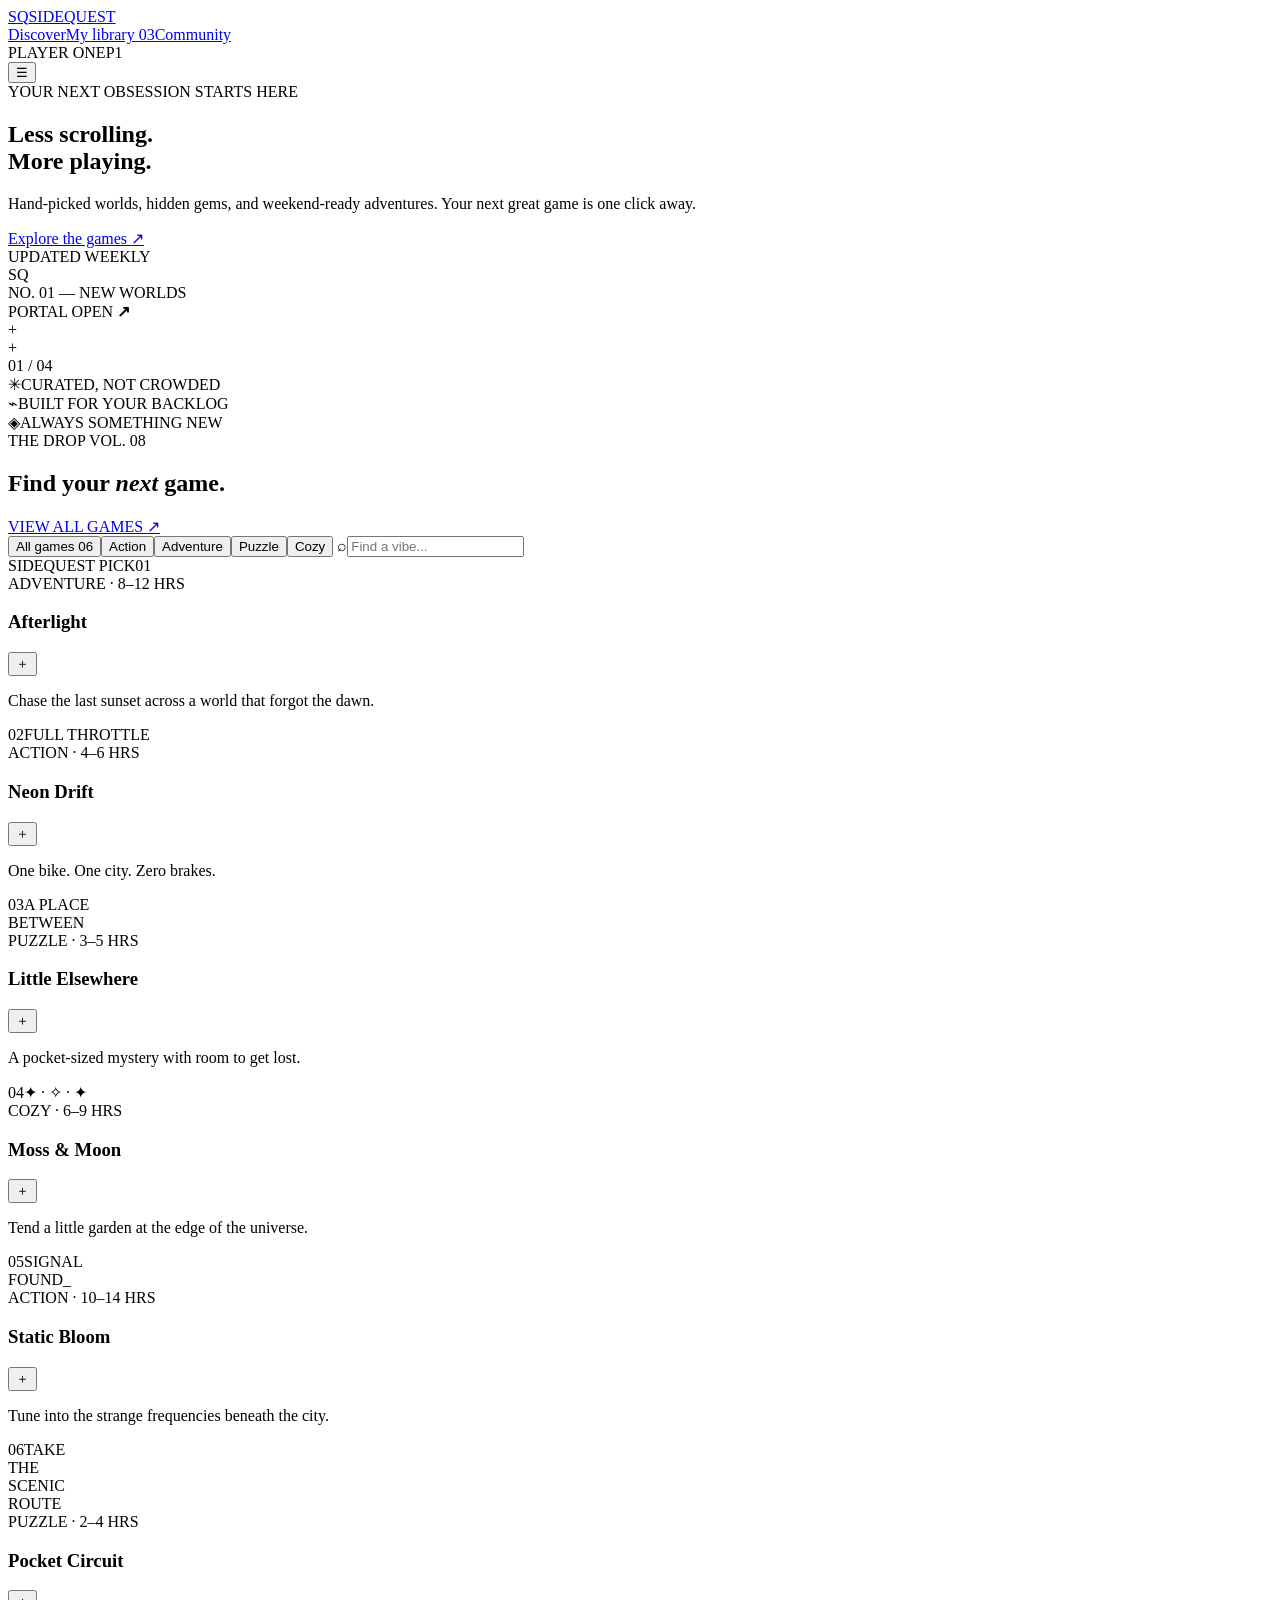
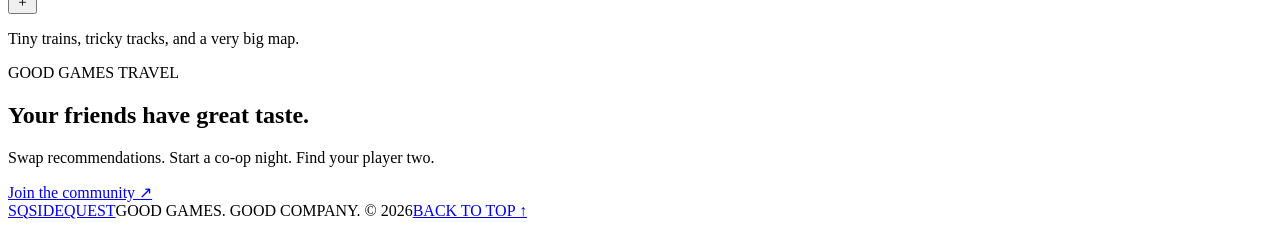
==== index.html @ 84199eb5 "Add index.html" ====
<!doctype html>
<html lang="en">
<head>
  <meta charset="utf-8">
  <meta name="viewport" content="width=device-width, initial-scale=1">
  <meta name="theme-color" content="#101014">
  <meta name="description" content="Queue up. Discover your next favorite game on SideQuest." />
  <title>SideQuest — Find your next game</title>
  <link rel="preconnect" href="https://fonts.googleapis.com">
  <link rel="preconnect" href="https://fonts.gstatic.com" crossorigin>
  <link href="https://fonts.googleapis.com/css2?family=DM+Mono:wght@400;500&family=Space+Grotesk:wght@400;500;600;700&display=swap" rel="stylesheet">
  <link rel="stylesheet" href="style.css">
</head>
<body>
  <div class="page-shell">
    <header class="topbar">
      <a class="brand" href="#home" aria-label="SideQuest home"><span class="brand-mark">S<span>Q</span></span><span>SIDEQUEST</span></a>
      <nav class="main-nav" aria-label="Main navigation">
        <a class="active" href="#discover">Discover</a><a href="#library">My library <span class="nav-count">03</span></a><a href="#community">Community</a>
      </nav>
      <div class="profile"><span class="status-dot"></span><span class="profile-name">PLAYER ONE</span><span class="avatar">P1</span></div>
      <button class="menu-toggle" aria-label="Open navigation" aria-expanded="false">☰</button>
    </header>

    <main id="home">
      <section class="hero" aria-labelledby="hero-title">
        <div class="hero-copy">
          <div class="eyebrow"><span class="live-dot"></span> YOUR NEXT OBSESSION STARTS HERE</div>
          <h1 id="hero-title">Less scrolling.<br><span>More playing.</span></h1>
          <p>Hand-picked worlds, hidden gems, and weekend-ready adventures. Your next great game is one click away.</p>
          <a class="button button-primary" href="#discover">Explore the games <span>↗</span></a>
          <div class="hero-note"><span class="note-line"></span> UPDATED WEEKLY <span class="note-line"></span></div>
        </div>
        <div class="hero-art" role="img" aria-label="Abstract neon arcade portal artwork">
          <div class="art-grid"></div><div class="orbit orbit-one"></div><div class="orbit orbit-two"></div>
          <div class="portal"><div class="portal-core">SQ</div></div>
          <div class="art-label label-top">NO. 01 <span>—</span> NEW WORLDS</div>
          <div class="art-label label-bottom"><span class="pulse"></span> PORTAL OPEN <b>↗</b></div>
          <div class="art-cross cross-one">+</div><div class="art-cross cross-two">+</div>
        </div>
        <div class="hero-index"><span>01</span> / 04</div>
      </section>

      <section class="feature-strip" aria-label="SideQuest features">
        <div><span class="strip-icon">✳</span><span>CURATED, NOT CROWDED</span></div><div><span class="strip-icon">⌁</span><span>BUILT FOR YOUR BACKLOG</span></div><div><span class="strip-icon">◈</span><span>ALWAYS SOMETHING NEW</span></div>
      </section>

      <section class="discover-section" id="discover">
        <div class="section-heading"><div><div class="eyebrow section-eyebrow">THE DROP <span class="tiny-square"></span> VOL. 08</div><h2>Find your <em>next</em> game.</h2></div><a href="#games" class="text-link">VIEW ALL GAMES <span>↗</span></a></div>
        <div class="filters" role="group" aria-label="Filter games by genre">
          <button class="filter-chip selected" data-filter="all">All games <span>06</span></button><button class="filter-chip" data-filter="action">Action</button><button class="filter-chip" data-filter="adventure">Adventure</button><button class="filter-chip" data-filter="puzzle">Puzzle</button><button class="filter-chip" data-filter="cozy">Cozy</button>
          <label class="search-wrap"><span>⌕</span><input id="game-search" type="search" placeholder="Find a vibe..." aria-label="Search games"></label>
        </div>
        <div class="game-grid" id="games">
          <article class="game-card game-featured" data-genre="adventure action" data-title="Afterlight">
            <div class="game-art art-afterlight"><div class="art-sun"></div><div class="art-mountain"></div><span class="art-tag">SIDEQUEST PICK</span><span class="art-number">01</span></div><div class="game-info"><div><span class="genre">ADVENTURE · 8–12 HRS</span><h3>Afterlight</h3></div><button class="save-button" aria-label="Save Afterlight to library" aria-pressed="false">＋</button></div><p class="game-blurb">Chase the last sunset across a world that forgot the dawn.</p>
          </article>
          <article class="game-card" data-genre="action" data-title="Neon Drift"><div class="game-art art-drift"><div class="drift-ring"></div><span class="art-number">02</span><span class="vertical-word">FULL THROTTLE</span></div><div class="game-info"><div><span class="genre">ACTION · 4–6 HRS</span><h3>Neon Drift</h3></div><button class="save-button" aria-label="Save Neon Drift to library" aria-pressed="false">＋</button></div><p class="game-blurb">One bike. One city. Zero brakes.</p></article>
          <article class="game-card" data-genre="puzzle adventure" data-title="Little Elsewhere"><div class="game-art art-elsewhere"><div class="elsewhere-shape"></div><span class="art-number">03</span><span class="art-caption">A PLACE<br>BETWEEN</span></div><div class="game-info"><div><span class="genre">PUZZLE · 3–5 HRS</span><h3>Little Elsewhere</h3></div><button class="save-button" aria-label="Save Little Elsewhere to library" aria-pressed="false">＋</button></div><p class="game-blurb">A pocket-sized mystery with room to get lost.</p></article>
          <article class="game-card" data-genre="cozy adventure" data-title="Moss & Moon"><div class="game-art art-moss"><div class="moss-moon"></div><span class="art-number">04</span><span class="moss-stars">✦ · ✧ · ✦</span></div><div class="game-info"><div><span class="genre">COZY · 6–9 HRS</span><h3>Moss &amp; Moon</h3></div><button class="save-button" aria-label="Save Moss & Moon to library" aria-pressed="false">＋</button></div><p class="game-blurb">Tend a little garden at the edge of the universe.</p></article>
          <article class="game-card" data-genre="action adventure" data-title="Static Bloom"><div class="game-art art-static"><div class="static-slice"></div><span class="art-number">05</span><span class="static-type">SIGNAL<br>FOUND_</span></div><div class="game-info"><div><span class="genre">ACTION · 10–14 HRS</span><h3>Static Bloom</h3></div><button class="save-button" aria-label="Save Static Bloom to library" aria-pressed="false">＋</button></div><p class="game-blurb">Tune into the strange frequencies beneath the city.</p></article>
          <article class="game-card" data-genre="puzzle cozy" data-title="Pocket Circuit"><div class="game-art art-circuit"><div class="circuit-path"></div><span class="art-number">06</span><span class="circuit-word">TAKE<br>THE<br>SCENIC<br>ROUTE</span></div><div class="game-info"><div><span class="genre">PUZZLE · 2–4 HRS</span><h3>Pocket Circuit</h3></div><button class="save-button" aria-label="Save Pocket Circuit to library" aria-pressed="false">＋</button></div><p class="game-blurb">Tiny trains, tricky tracks, and a very big map.</p></article>
        </div>
        <p class="empty-state" id="empty-state" hidden>No games match that search. Try another genre or title.</p>
      </section>

      <section class="bottom-banner" id="community"><div class="banner-orbit"></div><div><div class="eyebrow">GOOD GAMES TRAVEL</div><h2>Your friends have <span>great taste.</span></h2><p>Swap recommendations. Start a co-op night. Find your player two.</p></div><a class="button button-outline" href="mailto:hello@sidequest.games?subject=SideQuest%20community">Join the community <span>↗</span></a></section>
    </main>
    <footer class="footer"><a class="brand footer-brand" href="#home"><span class="brand-mark">S<span>Q</span></span><span>SIDEQUEST</span></a><span>GOOD GAMES. GOOD COMPANY. © 2026</span><a href="#home">BACK TO TOP ↑</a></footer>
  </div>
  <script src="script.js"></script>
</body>
</html>
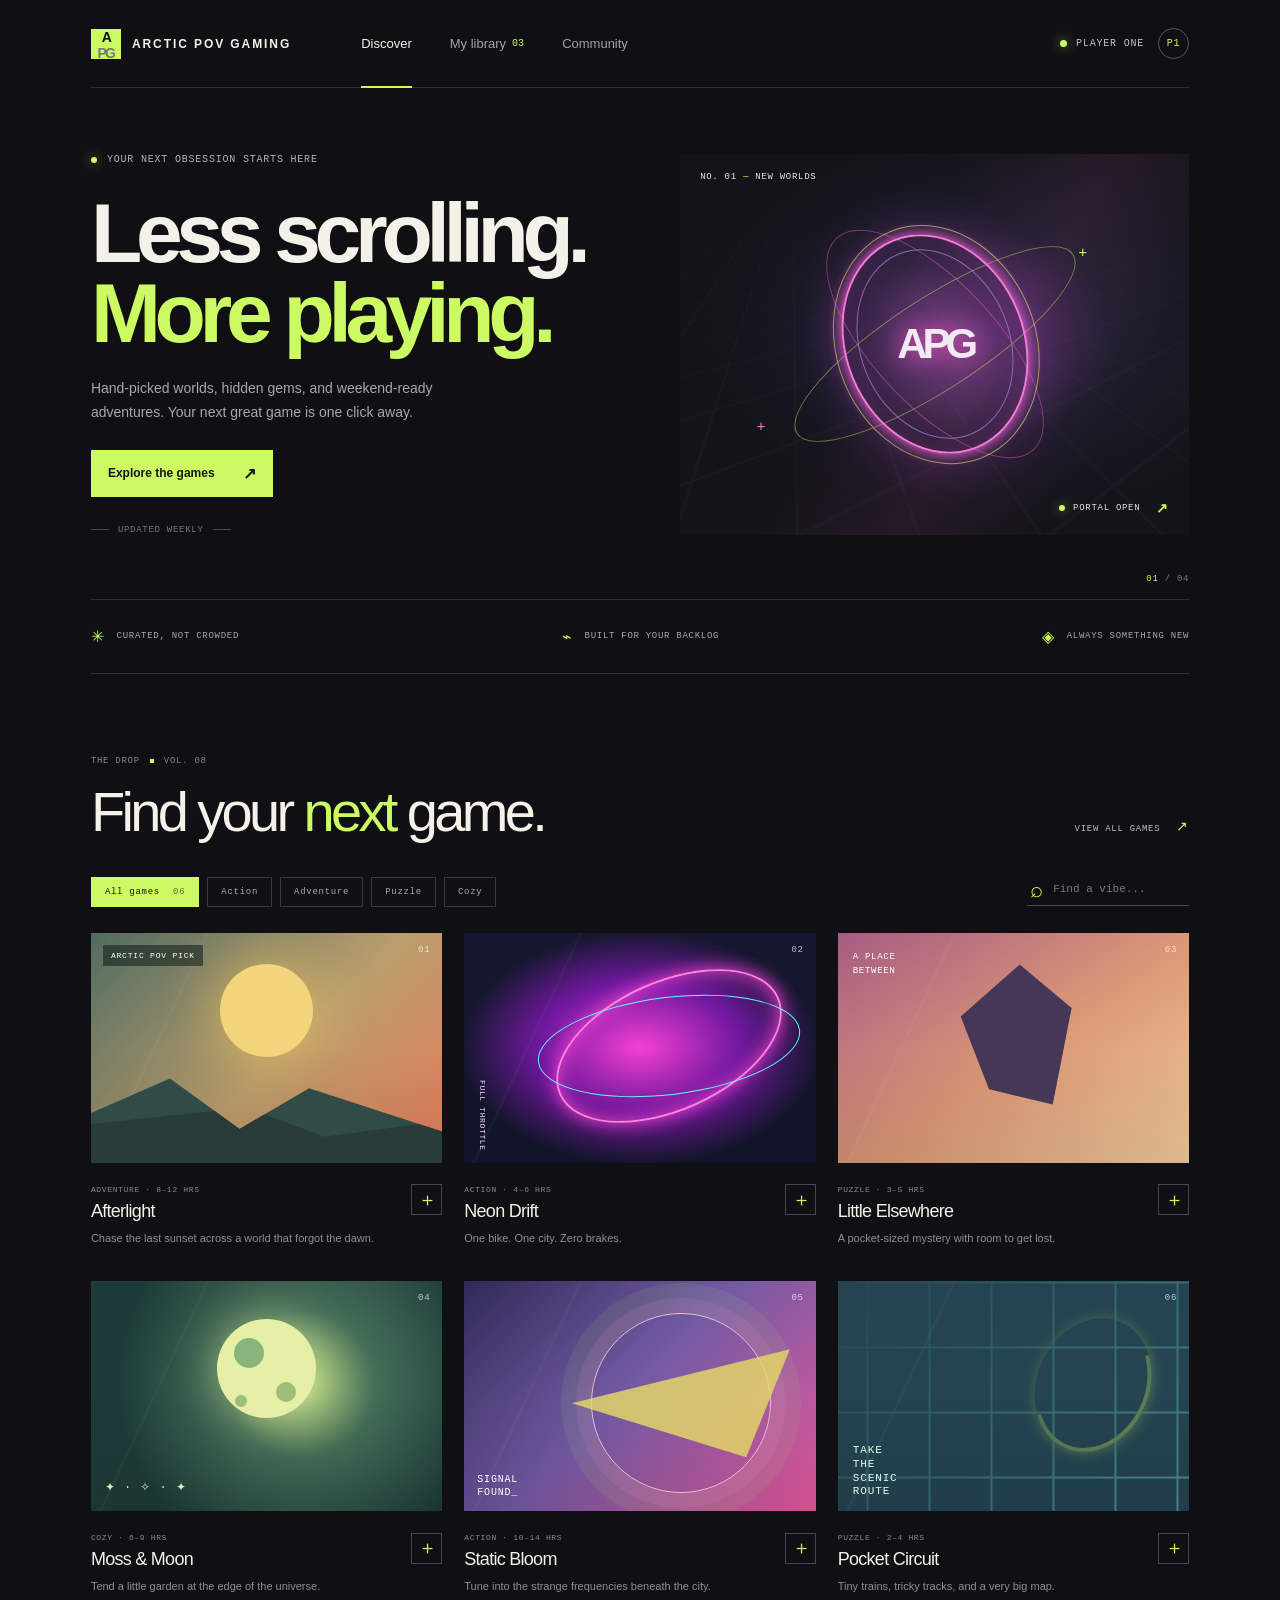
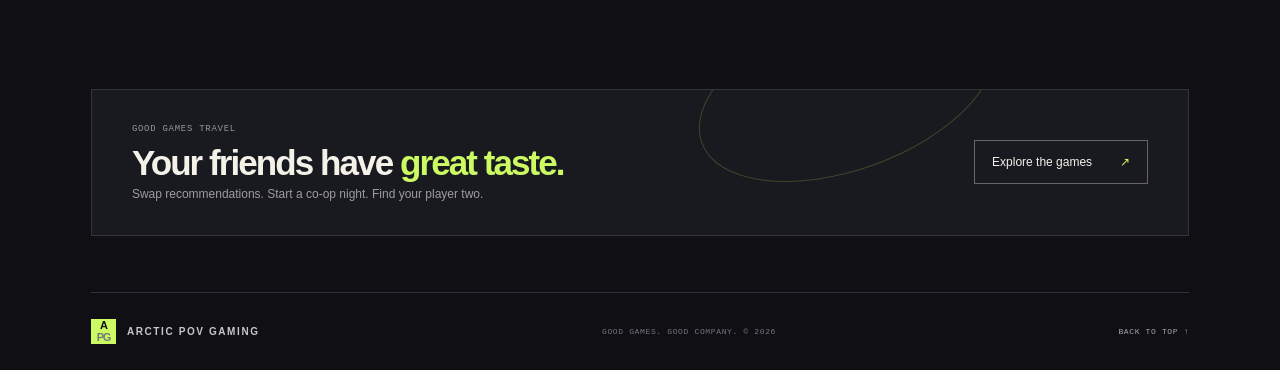
==== commit d63468ab: "Rebrand site as Arctic POV Gaming" ====
--- a/index.html
+++ b/index.html
@@ -4,8 +4,8 @@
   <meta charset="utf-8">
   <meta name="viewport" content="width=device-width, initial-scale=1">
   <meta name="theme-color" content="#101014">
-  <meta name="description" content="Queue up. Discover your next favorite game on SideQuest." />
-  <title>SideQuest — Find your next game</title>
+  <meta name="description" content="Queue up. Discover your next favorite game with Arctic POV Gaming." />
+  <title>Arctic POV Gaming — Find your next game</title>
   <link rel="preconnect" href="https://fonts.googleapis.com">
   <link rel="preconnect" href="https://fonts.gstatic.com" crossorigin>
   <link href="https://fonts.googleapis.com/css2?family=DM+Mono:wght@400;500&family=Space+Grotesk:wght@400;500;600;700&display=swap" rel="stylesheet">
@@ -14,7 +14,7 @@
 <body>
   <div class="page-shell">
     <header class="topbar">
-      <a class="brand" href="#home" aria-label="SideQuest home"><span class="brand-mark">S<span>Q</span></span><span>SIDEQUEST</span></a>
+      <a class="brand" href="#home" aria-label="Arctic POV Gaming home"><span class="brand-mark">A<span>PG</span></span><span>ARCTIC POV GAMING</span></a>
       <nav class="main-nav" aria-label="Main navigation">
         <a class="active" href="#discover">Discover</a><a href="#library">My library <span class="nav-count">03</span></a><a href="#community">Community</a>
       </nav>
@@ -33,7 +33,7 @@
         </div>
         <div class="hero-art" role="img" aria-label="Abstract neon arcade portal artwork">
           <div class="art-grid"></div><div class="orbit orbit-one"></div><div class="orbit orbit-two"></div>
-          <div class="portal"><div class="portal-core">SQ</div></div>
+          <div class="portal"><div class="portal-core">APG</div></div>
           <div class="art-label label-top">NO. 01 <span>—</span> NEW WORLDS</div>
           <div class="art-label label-bottom"><span class="pulse"></span> PORTAL OPEN <b>↗</b></div>
           <div class="art-cross cross-one">+</div><div class="art-cross cross-two">+</div>
@@ -41,7 +41,7 @@
         <div class="hero-index"><span>01</span> / 04</div>
       </section>
 
-      <section class="feature-strip" aria-label="SideQuest features">
+      <section class="feature-strip" aria-label="Arctic POV Gaming features">
         <div><span class="strip-icon">✳</span><span>CURATED, NOT CROWDED</span></div><div><span class="strip-icon">⌁</span><span>BUILT FOR YOUR BACKLOG</span></div><div><span class="strip-icon">◈</span><span>ALWAYS SOMETHING NEW</span></div>
       </section>
 
@@ -53,7 +53,7 @@
         </div>
         <div class="game-grid" id="games">
           <article class="game-card game-featured" data-genre="adventure action" data-title="Afterlight">
-            <div class="game-art art-afterlight"><div class="art-sun"></div><div class="art-mountain"></div><span class="art-tag">SIDEQUEST PICK</span><span class="art-number">01</span></div><div class="game-info"><div><span class="genre">ADVENTURE · 8–12 HRS</span><h3>Afterlight</h3></div><button class="save-button" aria-label="Save Afterlight to library" aria-pressed="false">＋</button></div><p class="game-blurb">Chase the last sunset across a world that forgot the dawn.</p>
+            <div class="game-art art-afterlight"><div class="art-sun"></div><div class="art-mountain"></div><span class="art-tag">ARCTIC POV PICK</span><span class="art-number">01</span></div><div class="game-info"><div><span class="genre">ADVENTURE · 8–12 HRS</span><h3>Afterlight</h3></div><button class="save-button" aria-label="Save Afterlight to library" aria-pressed="false">＋</button></div><p class="game-blurb">Chase the last sunset across a world that forgot the dawn.</p>
           </article>
           <article class="game-card" data-genre="action" data-title="Neon Drift"><div class="game-art art-drift"><div class="drift-ring"></div><span class="art-number">02</span><span class="vertical-word">FULL THROTTLE</span></div><div class="game-info"><div><span class="genre">ACTION · 4–6 HRS</span><h3>Neon Drift</h3></div><button class="save-button" aria-label="Save Neon Drift to library" aria-pressed="false">＋</button></div><p class="game-blurb">One bike. One city. Zero brakes.</p></article>
           <article class="game-card" data-genre="puzzle adventure" data-title="Little Elsewhere"><div class="game-art art-elsewhere"><div class="elsewhere-shape"></div><span class="art-number">03</span><span class="art-caption">A PLACE<br>BETWEEN</span></div><div class="game-info"><div><span class="genre">PUZZLE · 3–5 HRS</span><h3>Little Elsewhere</h3></div><button class="save-button" aria-label="Save Little Elsewhere to library" aria-pressed="false">＋</button></div><p class="game-blurb">A pocket-sized mystery with room to get lost.</p></article>
@@ -64,9 +64,9 @@
         <p class="empty-state" id="empty-state" hidden>No games match that search. Try another genre or title.</p>
       </section>
 
-      <section class="bottom-banner" id="community"><div class="banner-orbit"></div><div><div class="eyebrow">GOOD GAMES TRAVEL</div><h2>Your friends have <span>great taste.</span></h2><p>Swap recommendations. Start a co-op night. Find your player two.</p></div><a class="button button-outline" href="mailto:hello@sidequest.games?subject=SideQuest%20community">Join the community <span>↗</span></a></section>
+      <section class="bottom-banner" id="community"><div class="banner-orbit"></div><div><div class="eyebrow">GOOD GAMES TRAVEL</div><h2>Your friends have <span>great taste.</span></h2><p>Swap recommendations. Start a co-op night. Find your player two.</p></div><a class="button button-outline" href="#discover">Explore the games <span>↗</span></a></section>
     </main>
-    <footer class="footer"><a class="brand footer-brand" href="#home"><span class="brand-mark">S<span>Q</span></span><span>SIDEQUEST</span></a><span>GOOD GAMES. GOOD COMPANY. © 2026</span><a href="#home">BACK TO TOP ↑</a></footer>
+    <footer class="footer"><a class="brand footer-brand" href="#home"><span class="brand-mark">A<span>PG</span></span><span>ARCTIC POV GAMING</span></a><span>GOOD GAMES. GOOD COMPANY. © 2026</span><a href="#home">BACK TO TOP ↑</a></footer>
   </div>
   <script src="script.js"></script>
 </body>
--- a/style.css
+++ b/style.css
@@ -0,0 +1,3 @@
+:root{--bg:#101014;--panel:#18181e;--line:#303039;--text:#f4f1e9;--muted:#9c9aa2;--lime:#cbfa62;--pink:#ed5abe;--mono:'DM Mono',monospace;--sans:'Space Grotesk',sans-serif}*{box-sizing:border-box}html{scroll-behavior:smooth}body{margin:0;background:var(--bg);color:var(--text);font-family:var(--sans);-webkit-font-smoothing:antialiased}.page-shell{max-width:1440px;margin:auto;padding:0 7.1%}.topbar{height:88px;display:flex;align-items:center;border-bottom:1px solid var(--line);gap:70px}.brand{display:flex;align-items:center;gap:11px;color:var(--text);text-decoration:none;font-size:12px;letter-spacing:.16em;font-weight:700;white-space:nowrap}.brand-mark{width:30px;height:30px;background:var(--lime);color:#111;font-size:14px;display:grid;place-items:center;letter-spacing:-.12em;font-weight:700}.brand-mark span{color:#777;display:inline}.main-nav{display:flex;align-self:stretch;align-items:center;gap:38px;flex:1}.main-nav a{height:100%;display:flex;align-items:center;position:relative;color:#a5a3aa;text-decoration:none;font-size:13px}.main-nav a.active{color:var(--text)}.main-nav a.active:after{content:'';position:absolute;height:2px;background:var(--lime);bottom:-1px;left:0;right:0}.nav-count{font:10px var(--mono);color:var(--lime);margin-left:6px}.profile{display:flex;align-items:center;gap:9px;font:10px var(--mono);letter-spacing:.08em;color:#c4c2c9}.status-dot,.live-dot,.pulse{width:7px;height:7px;border-radius:50%;background:var(--lime);display:inline-block;box-shadow:0 0 12px #cafa62aa}.avatar{margin-left:5px;width:31px;height:31px;display:grid;place-items:center;border:1px solid #56545e;border-radius:50%;font:10px var(--mono);color:var(--lime)}.menu-toggle{display:none;background:none;border:0;color:var(--text);font-size:21px}.hero{min-height:460px;padding:66px 0 64px;display:grid;grid-template-columns:1fr .92fr;gap:36px;position:relative;border-bottom:1px solid var(--line)}.eyebrow,.genre,.art-label,.hero-index,.hero-note,.text-link,.feature-strip,.filter-chip,.vertical-word,.art-number,.art-caption,.moss-stars,.static-type,.circuit-word,.footer,.tiny-square{font-family:var(--mono);letter-spacing:.08em}.eyebrow{font-size:10px;color:#b3b0b6;display:flex;align-items:center;gap:10px}.live-dot{width:6px;height:6px}.hero h1{font-size:clamp(50px,6.6vw,84px);letter-spacing:-.075em;line-height:.95;margin:29px 0 22px;font-weight:600}.hero h1 span{color:var(--lime)}.hero-copy>p{color:#a9a6ad;font-size:14px;max-width:400px;line-height:1.75;margin:0 0 25px}.button{display:inline-flex;align-items:center;justify-content:space-between;gap:28px;padding:14px 17px;font-size:12px;font-weight:700;text-decoration:none;transition:transform .2s,background .2s,color .2s}.button:hover{transform:translateY(-2px)}.button-primary{background:var(--lime);color:#151514}.button-primary span{font-size:16px}.hero-note{font-size:9px;color:#797780;margin-top:28px;display:flex;align-items:center;gap:9px}.note-line{height:1px;width:18px;background:#4a484f}.hero-art{position:relative;overflow:hidden;min-height:320px;background:radial-gradient(ellipse at 55% 48%,#522a65 0,transparent 39%),radial-gradient(ellipse at 62% 45%,#24243a 0,transparent 66%),#131319}.hero-art:before{content:'';position:absolute;inset:0;background:linear-gradient(120deg,transparent 40%,#ee5ebe16 60%,transparent 80%)}.art-grid{position:absolute;inset:-50% -20%;opacity:.2;background-image:linear-gradient(#7a6c9234 1px,transparent 1px),linear-gradient(90deg,#7a6c9234 1px,transparent 1px);background-size:38px 38px;transform:perspective(230px) rotateX(52deg) rotateZ(-26deg) scale(1.4)}.portal{position:absolute;left:50%;top:50%;transform:translate(-50%,-50%) rotate(-22deg);width:180px;height:225px;border-radius:50%;border:2px solid #fa79db;box-shadow:0 0 14px #ef66d2,0 0 55px #c34ce055,inset 0 0 30px #b646bf55;background:radial-gradient(ellipse,#e87de833,transparent 70%);display:grid;place-items:center}.portal:before,.portal:after{content:'';position:absolute;border:1px solid #9b82df;inset:13px;border-radius:50%;opacity:.75}.portal:after{inset:-11px;border-color:#d6e963;width:calc(100% + 22px);height:calc(100% + 22px);opacity:.6}.portal-core{font-weight:700;font-size:42px;letter-spacing:-.12em;color:#f1e9f4;text-shadow:0 0 25px var(--pink);transform:rotate(22deg)}.orbit{position:absolute;border:1px solid #d3f25977;border-radius:50%;width:330px;height:92px;left:50%;top:50%;transform:translate(-50%,-50%) rotate(-33deg)}.orbit-two{width:290px;height:124px;border-color:#ed5abe77;transform:translate(-50%,-50%) rotate(47deg)}.art-label{position:absolute;font-size:9px;color:#e8e2e8}.art-label span{color:var(--lime)}.label-top{top:18px;left:20px}.label-bottom{right:20px;bottom:18px;display:flex;align-items:center;gap:8px}.label-bottom b{font-size:14px;color:var(--lime);margin-left:8px}.pulse{width:6px;height:6px}.art-cross{position:absolute;color:var(--lime);font:15px var(--mono)}.cross-one{top:24%;right:20%}.cross-two{bottom:26%;left:15%;color:#fa76d8}.hero-index{position:absolute;right:0;bottom:15px;color:#77747d;font-size:9px}.hero-index span{color:var(--lime)}.feature-strip{min-height:74px;display:flex;align-items:center;justify-content:space-between;border-bottom:1px solid var(--line);font-size:9px;color:#aaa8af}.feature-strip>div{display:flex;align-items:center;gap:12px}.strip-icon{font:16px var(--sans);color:var(--lime)}.discover-section{padding:82px 0 94px}.section-heading{display:flex;align-items:end;justify-content:space-between}.section-eyebrow{color:#87858e;font-size:9px}.tiny-square{width:4px;height:4px;background:var(--lime);display:inline-block}.section-heading h2{font-size:clamp(34px,4.5vw,56px);letter-spacing:-.065em;margin:13px 0 0;font-weight:500}.section-heading h2 em{font-style:normal;color:var(--lime)}.text-link{font-size:9px;text-decoration:none;color:#bdbbc1;padding-bottom:9px}.text-link span{color:var(--lime);font-size:14px;margin-left:10px}.filters{margin:33px 0 26px;display:flex;align-items:center;gap:8px}.filter-chip{border:1px solid #3a3942;background:transparent;color:#aaa8b0;padding:9px 13px;font-size:9px;cursor:pointer;transition:.2s}.filter-chip.selected,.filter-chip:hover{background:var(--lime);border-color:var(--lime);color:#181914}.filter-chip span{margin-left:7px;color:#bfc6aa}.filter-chip.selected span{color:#646a50}.search-wrap{margin-left:auto;border-bottom:1px solid #4a4851;display:flex;align-items:center;gap:8px;padding:4px 3px 8px;color:var(--lime)}.search-wrap span{font-size:22px;line-height:15px}.search-wrap input{width:135px;background:none;border:0;outline:0;color:var(--text);font:11px var(--mono)}.search-wrap input::placeholder{color:#797780}.game-grid{display:grid;grid-template-columns:repeat(3,1fr);gap:35px 22px}.game-card{min-width:0}.game-card[hidden]{display:none}.game-art{height:200px;position:relative;overflow:hidden;background:#222;isolation:isolate}.game-art:after{content:'';position:absolute;inset:0;z-index:-1;opacity:.45;background-image:linear-gradient(115deg,transparent 25%,#ffffff17 25.5%,transparent 26%),linear-gradient(transparent 50%,#0003)}.art-number{position:absolute;right:12px;top:12px;font-size:9px;color:#ffffffb5}.art-afterlight{background:linear-gradient(135deg,#506b60,#ba9e6d 54%,#e87c5a)}.art-sun{position:absolute;width:93px;height:93px;border-radius:50%;background:#f4d47c;top:31px;left:calc(50% - 47px);box-shadow:0 0 55px #ffce5b99}.art-mountain{position:absolute;bottom:-36px;left:-5%;width:110%;height:120px;background:#314b47;clip-path:polygon(0 35%,25% 0,43% 42%,61% 8%,100% 49%,100% 100%,0 100%)}.art-mountain:after{content:'';position:absolute;inset:29px 0 0;background:#293b39;clip-path:polygon(0 20%,45% 0,65% 32%,100% 12%,100% 100%,0 100%)}.art-tag{position:absolute;left:12px;top:12px;color:#fff;background:#17231f99;padding:6px 8px;font:8px var(--mono);letter-spacing:.1em}.art-drift{background:radial-gradient(ellipse at center,#f340d1,#7118a0 40%,#14172d 72%)}.drift-ring{position:absolute;width:240px;height:130px;border:2px solid #fa84dd;border-radius:50%;left:24%;top:21%;transform:rotate(-24deg);box-shadow:0 0 18px #f340d1,inset 0 0 19px #f340d1}.drift-ring:before{content:'';position:absolute;inset:14px -14px;border:1px solid #62f8fa;border-radius:50%;transform:rotate(17deg)}.vertical-word{writing-mode:vertical-rl;position:absolute;left:14px;bottom:12px;font-size:8px;color:#f6dff4}.art-elsewhere{background:linear-gradient(145deg,#a65c83,#db9877 53%,#f1cb9a)}.elsewhere-shape{position:absolute;width:118px;height:140px;background:#473757;left:35%;top:32px;clip-path:polygon(50% 0,94% 31%,78% 100%,24% 89%,0 37%);filter:drop-shadow(0 0 15px #39234f)}.elsewhere-shape:after{content:''}.art-caption{position:absolute;top:17px;left:15px;font-size:9px;line-height:1.6;color:#fff}.art-moss{background:radial-gradient(circle at 60% 45%,#bddb85,#456d58 30%,#1d3c39 75%)}.moss-moon{position:absolute;width:99px;height:99px;top:38px;left:calc(50% - 50px);border-radius:50%;background:#e5efa5;box-shadow:0 0 44px #e4f49c88}.moss-moon:after{content:'';position:absolute;background:#8ab47e;width:30px;height:30px;left:17px;top:19px;border-radius:50%;box-shadow:37px 39px 0 -5px #9ebf79,-8px 48px 0 -9px #9ebf79}.moss-stars{position:absolute;bottom:16px;left:14px;font-size:12px;color:#e4ecba}.art-static{background:linear-gradient(135deg,#302a57,#735aa4 47%,#e7589c)}.static-slice{position:absolute;width:180px;height:180px;border:1px solid #f1bddb;border-radius:50%;left:36%;top:14%;box-shadow:0 0 0 15px #f79dcc19,0 0 0 30px #b4f76c14}.static-slice:after{content:'';position:absolute;inset:35px -20px;background:#e7dc66;clip-path:polygon(0 50%,100% 0,80% 100%);opacity:.8}.static-type{position:absolute;left:13px;bottom:12px;color:#fff;font-size:10px;line-height:1.3}.art-circuit{background:#244451}.circuit-path{position:absolute;inset:0;background:repeating-linear-gradient(90deg,transparent 0 28px,#75e5ce 29px 30px,transparent 31px 62px),repeating-linear-gradient(0deg,transparent 0 32px,#75e5ce 33px 34px,transparent 35px 65px);opacity:.42;mask-image:linear-gradient(135deg,transparent,#000)}.circuit-path:after{content:'';position:absolute;right:40px;top:35px;width:104px;height:130px;border:4px solid #dafa64;border-top-color:transparent;border-left-color:transparent;border-radius:50%;transform:rotate(25deg);box-shadow:0 0 13px #dafa64}.circuit-word{position:absolute;left:15px;bottom:12px;color:#e5f7ea;font-size:11px;line-height:1.25}.game-info{display:flex;justify-content:space-between;align-items:center;margin-top:15px}.genre{font-size:8px;color:#8a8891}.game-info h3{font-size:18px;font-weight:500;letter-spacing:-.04em;margin:5px 0 0}.save-button{width:31px;height:31px;border:1px solid #48464f;color:var(--lime);background:transparent;font:19px var(--sans);cursor:pointer;transition:.2s}.save-button:hover,.save-button[aria-pressed=true]{background:var(--lime);color:#161811;border-color:var(--lime)}.save-button[aria-pressed=true]{font-size:15px}.game-blurb{font-size:11px;line-height:1.5;color:#8f8d95;margin:8px 0 0}.empty-state{color:var(--muted);padding:32px 0;text-align:center;font-size:14px}.bottom-banner{position:relative;overflow:hidden;background:#191a20;border:1px solid #34343d;padding:34px 40px;display:flex;justify-content:space-between;align-items:center;gap:24px;margin-bottom:56px}.bottom-banner .eyebrow{font-size:9px;color:#96939c}.bottom-banner h2{font-size:clamp(25px,3vw,35px);letter-spacing:-.055em;margin:9px 0 4px}.bottom-banner h2 span{color:var(--lime)}.bottom-banner p{color:#9e9ba4;font-size:12px;margin:0}.button-outline{position:relative;z-index:1;border:1px solid #67646e;color:var(--text);font-weight:500;white-space:nowrap}.button-outline span{color:var(--lime)}.button-outline:hover{background:var(--lime);color:#111;border-color:var(--lime)}.banner-orbit{position:absolute;width:310px;height:160px;border:1px solid #cafa6233;border-radius:50%;right:17%;top:-80px;transform:rotate(-20deg)}.footer{min-height:78px;border-top:1px solid var(--line);display:flex;align-items:center;justify-content:space-between;color:#77747e;font-size:8px}.footer-brand{font-family:var(--sans);font-size:10px;color:#c8c5cb}.footer-brand .brand-mark{width:25px;height:25px;font-size:11px}.footer>a:last-child{color:#aaa7af;text-decoration:none}.footer>a:last-child:hover{color:var(--lime)}
+@media(min-width:1200px){.hero{min-height:495px}.hero-art{min-height:350px}.game-art{height:230px}}@media(max-width:850px){.page-shell{padding:0 5%}.topbar{gap:25px}.main-nav{gap:20px}.hero{gap:18px}.hero-art{min-height:285px}.feature-strip>div{gap:7px}.feature-strip{font-size:8px}.game-art{height:170px}}@media(max-width:620px){.page-shell{padding:0 20px}.topbar{height:68px;justify-content:space-between}.main-nav,.profile{display:none}.menu-toggle{display:block}.main-nav.open{display:flex;position:absolute;z-index:5;left:0;right:0;top:68px;height:auto;background:#17171d;border-bottom:1px solid var(--line);padding:14px 20px;flex-direction:column;align-items:flex-start;gap:0}.main-nav.open a{height:44px}.main-nav.open a.active:after{display:none}.hero{padding:48px 0 50px;grid-template-columns:1fr;gap:30px}.hero h1{font-size:59px;margin-top:23px}.hero-copy>p{font-size:13px}.hero-art{min-height:280px}.hero-index{bottom:13px}.feature-strip{padding:17px 0;align-items:flex-start;flex-direction:column;gap:12px}.discover-section{padding:58px 0 65px}.section-heading{align-items:flex-start;gap:16px}.section-heading h2{font-size:36px}.text-link{font-size:8px;white-space:nowrap;padding-top:32px}.filters{overflow-x:auto;flex-wrap:wrap;margin:24px 0 20px}.filter-chip{white-space:nowrap}.search-wrap{order:2;margin:9px 0 0;width:100%}.search-wrap input{flex:1;width:100%}.game-grid{grid-template-columns:repeat(2,minmax(0,1fr));gap:28px 14px}.game-art{height:155px}.game-info h3{font-size:16px}.game-blurb{font-size:10px}.bottom-banner{padding:28px 22px;align-items:flex-start;flex-direction:column;margin-bottom:38px}.bottom-banner h2{font-size:27px}.footer{gap:12px;flex-wrap:wrap;padding:17px 0;font-size:7px}.footer>span{order:3;width:100%}}@media(max-width:380px){.game-grid{grid-template-columns:1fr}.game-art{height:200px}.section-heading h2{font-size:31px}.text-link{font-size:7px}}
+
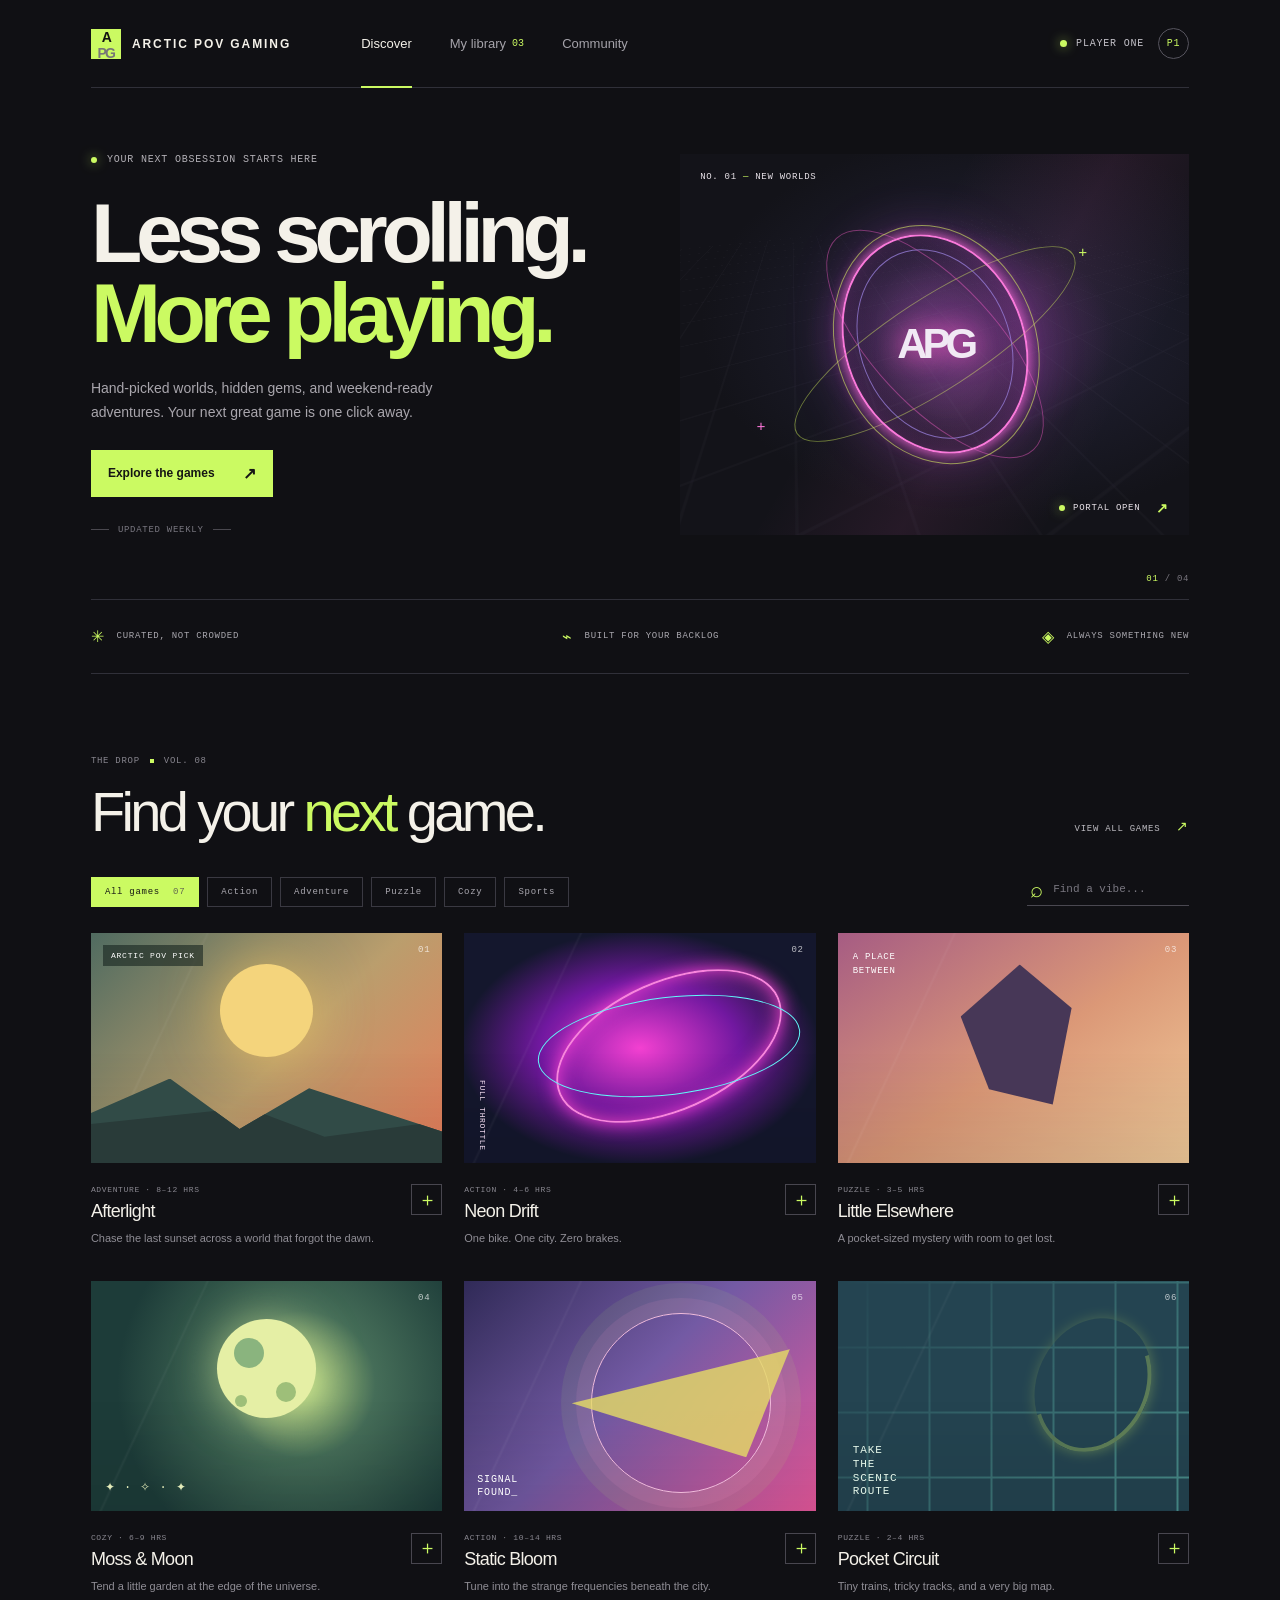
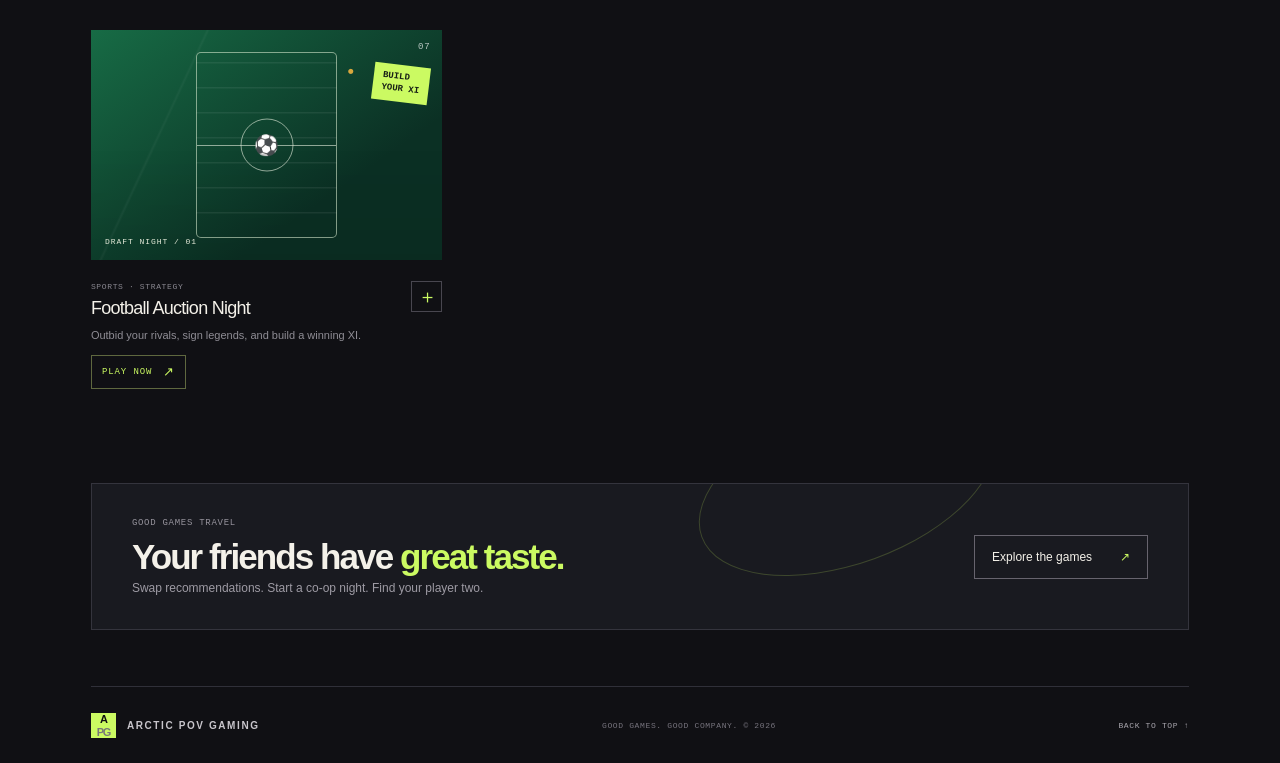
==== commit b9775275: "Add Football Auction Night to the game catalogue" ====
--- a/index.html
+++ b/index.html
@@ -10,6 +10,18 @@
   <link rel="preconnect" href="https://fonts.gstatic.com" crossorigin>
   <link href="https://fonts.googleapis.com/css2?family=DM+Mono:wght@400;500&family=Space+Grotesk:wght@400;500;600;700&display=swap" rel="stylesheet">
   <link rel="stylesheet" href="style.css">
+  <style>
+    .art-auction{background:radial-gradient(circle at 74% 18%,#d8a73d 0 2px,transparent 3px),linear-gradient(145deg,#176b45,#0b3024 70%);}
+    .auction-pitch{position:absolute;inset:22px 30%;border:1px solid #d4e7cb99;border-radius:5px;background:repeating-linear-gradient(0deg,transparent 0 23px,#ffffff12 24px 25px);}
+    .auction-pitch:before{content:"";position:absolute;left:0;right:0;top:50%;border-top:1px solid #e8f1df99;}
+    .pitch-circle{position:absolute;left:50%;top:50%;width:53px;height:53px;border:1px solid #e8f1df99;border-radius:50%;transform:translate(-50%,-50%);}
+    .pitch-ball{position:absolute;left:50%;top:50%;font-size:20px;transform:translate(-50%,-50%);}
+    .auction-stamp{position:absolute;right:13px;top:35px;padding:7px 9px;background:var(--lime);color:#182016;font:700 9px var(--mono);line-height:1.3;transform:rotate(7deg);}
+    .auction-label{position:absolute;bottom:14px;left:14px;color:#e6ebda;font:8px var(--mono);letter-spacing:.12em;}
+    .play-link{display:inline-flex;align-items:center;gap:11px;margin-top:12px;padding:8px 10px;border:1px solid #5f683f;color:var(--lime);font:9px var(--mono);letter-spacing:.1em;text-decoration:none;transition:.2s;}
+    .play-link:hover{background:var(--lime);color:#171914;border-color:var(--lime);}
+    .play-link span{font-size:13px;}
+  </style>
 </head>
 <body>
   <div class="page-shell">
@@ -48,7 +60,7 @@
       <section class="discover-section" id="discover">
         <div class="section-heading"><div><div class="eyebrow section-eyebrow">THE DROP <span class="tiny-square"></span> VOL. 08</div><h2>Find your <em>next</em> game.</h2></div><a href="#games" class="text-link">VIEW ALL GAMES <span>↗</span></a></div>
         <div class="filters" role="group" aria-label="Filter games by genre">
-          <button class="filter-chip selected" data-filter="all">All games <span>06</span></button><button class="filter-chip" data-filter="action">Action</button><button class="filter-chip" data-filter="adventure">Adventure</button><button class="filter-chip" data-filter="puzzle">Puzzle</button><button class="filter-chip" data-filter="cozy">Cozy</button>
+          <button class="filter-chip selected" data-filter="all">All games <span>07</span></button><button class="filter-chip" data-filter="action">Action</button><button class="filter-chip" data-filter="adventure">Adventure</button><button class="filter-chip" data-filter="puzzle">Puzzle</button><button class="filter-chip" data-filter="cozy">Cozy</button><button class="filter-chip" data-filter="sports">Sports</button>
           <label class="search-wrap"><span>⌕</span><input id="game-search" type="search" placeholder="Find a vibe..." aria-label="Search games"></label>
         </div>
         <div class="game-grid" id="games">
@@ -60,6 +72,7 @@
           <article class="game-card" data-genre="cozy adventure" data-title="Moss & Moon"><div class="game-art art-moss"><div class="moss-moon"></div><span class="art-number">04</span><span class="moss-stars">✦ · ✧ · ✦</span></div><div class="game-info"><div><span class="genre">COZY · 6–9 HRS</span><h3>Moss &amp; Moon</h3></div><button class="save-button" aria-label="Save Moss & Moon to library" aria-pressed="false">＋</button></div><p class="game-blurb">Tend a little garden at the edge of the universe.</p></article>
           <article class="game-card" data-genre="action adventure" data-title="Static Bloom"><div class="game-art art-static"><div class="static-slice"></div><span class="art-number">05</span><span class="static-type">SIGNAL<br>FOUND_</span></div><div class="game-info"><div><span class="genre">ACTION · 10–14 HRS</span><h3>Static Bloom</h3></div><button class="save-button" aria-label="Save Static Bloom to library" aria-pressed="false">＋</button></div><p class="game-blurb">Tune into the strange frequencies beneath the city.</p></article>
           <article class="game-card" data-genre="puzzle cozy" data-title="Pocket Circuit"><div class="game-art art-circuit"><div class="circuit-path"></div><span class="art-number">06</span><span class="circuit-word">TAKE<br>THE<br>SCENIC<br>ROUTE</span></div><div class="game-info"><div><span class="genre">PUZZLE · 2–4 HRS</span><h3>Pocket Circuit</h3></div><button class="save-button" aria-label="Save Pocket Circuit to library" aria-pressed="false">＋</button></div><p class="game-blurb">Tiny trains, tricky tracks, and a very big map.</p></article>
+          <article class="game-card" data-genre="sports strategy" data-title="Football Auction Night"><div class="game-art art-auction"><div class="auction-pitch"><span class="pitch-circle"></span><span class="pitch-ball">⚽</span></div><span class="art-number">07</span><span class="auction-stamp">BUILD<br>YOUR XI</span><span class="auction-label">DRAFT NIGHT / 01</span></div><div class="game-info"><div><span class="genre">SPORTS · STRATEGY</span><h3>Football Auction Night</h3></div><button class="save-button" aria-label="Save Football Auction Night to library" aria-pressed="false">＋</button></div><p class="game-blurb">Outbid your rivals, sign legends, and build a winning XI.</p><a class="play-link" href="football-auction-night.html">PLAY NOW <span>↗</span></a></article>
         </div>
         <p class="empty-state" id="empty-state" hidden>No games match that search. Try another genre or title.</p>
       </section>
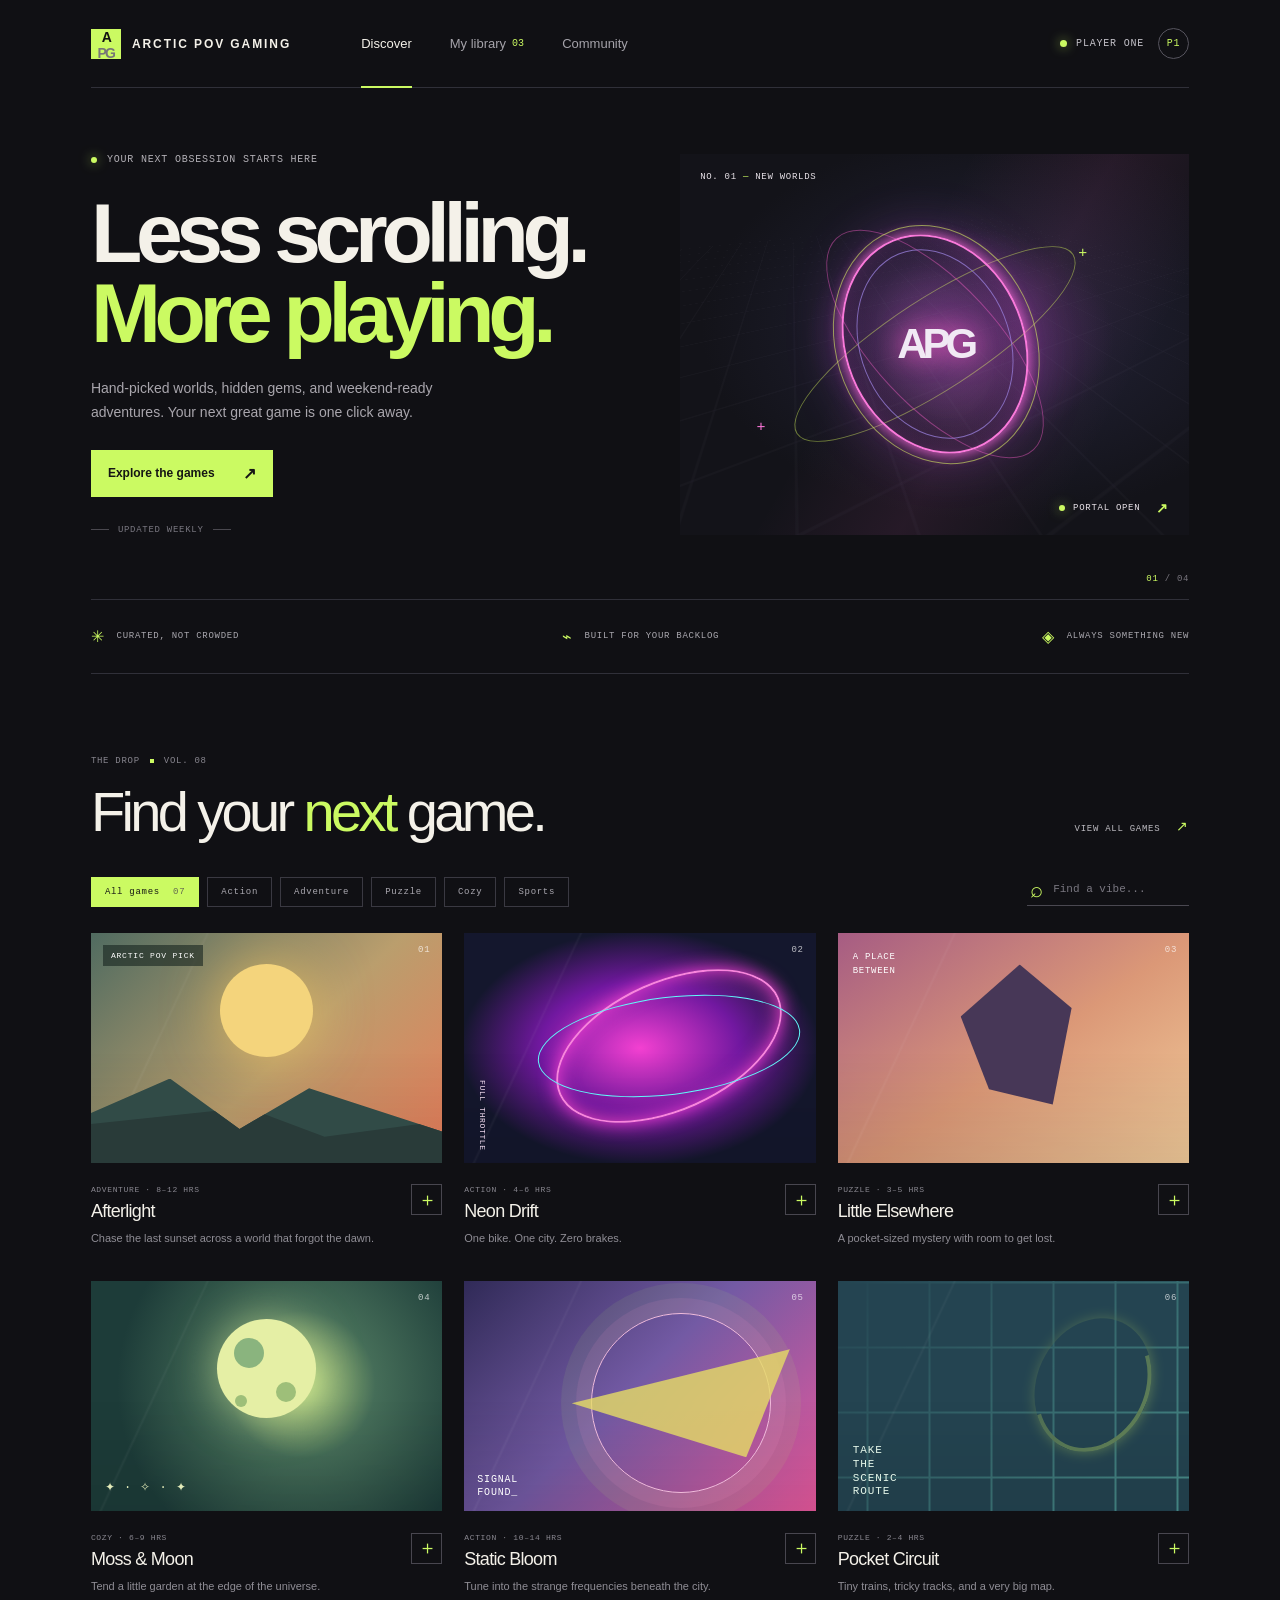
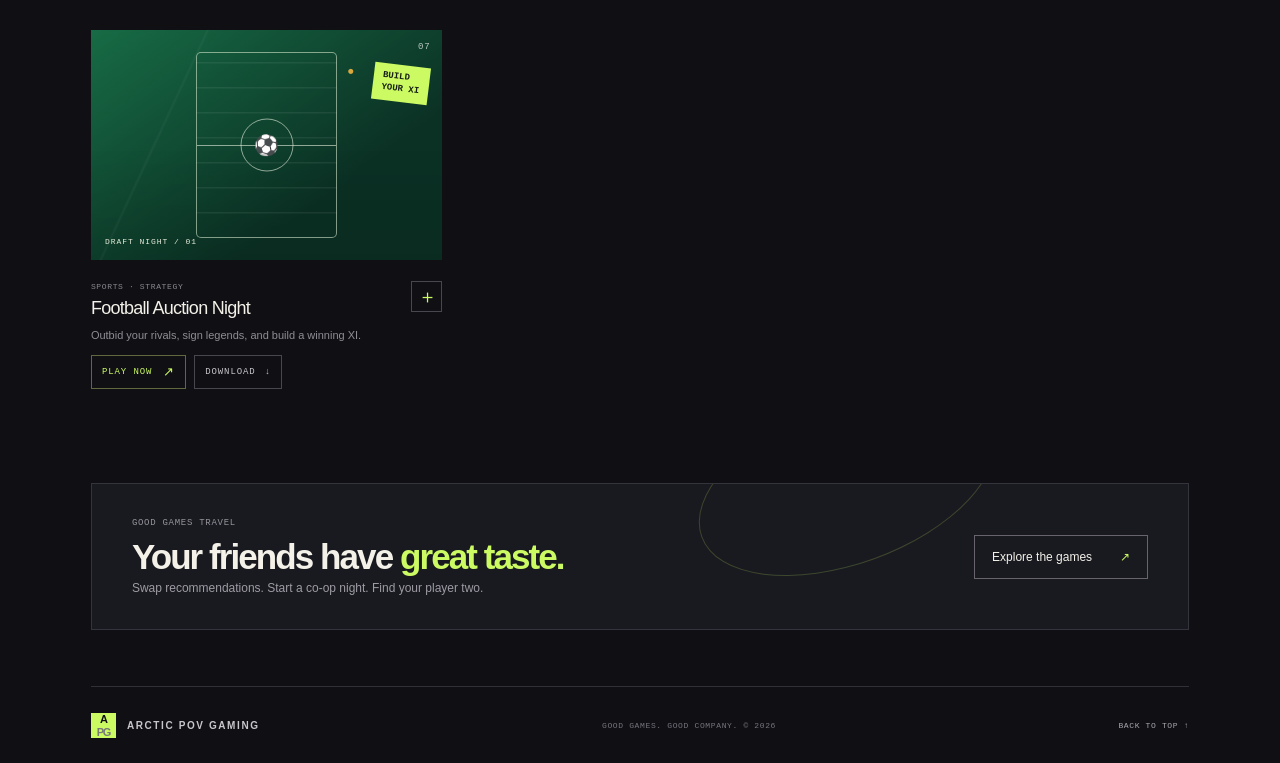
==== commit 6b6dcd05: "Add Football Auction Night download option" ====
--- a/index.html
+++ b/index.html
@@ -18,9 +18,12 @@
     .pitch-ball{position:absolute;left:50%;top:50%;font-size:20px;transform:translate(-50%,-50%);}
     .auction-stamp{position:absolute;right:13px;top:35px;padding:7px 9px;background:var(--lime);color:#182016;font:700 9px var(--mono);line-height:1.3;transform:rotate(7deg);}
     .auction-label{position:absolute;bottom:14px;left:14px;color:#e6ebda;font:8px var(--mono);letter-spacing:.12em;}
+    .game-actions{display:flex;gap:8px;flex-wrap:wrap;}
     .play-link{display:inline-flex;align-items:center;gap:11px;margin-top:12px;padding:8px 10px;border:1px solid #5f683f;color:var(--lime);font:9px var(--mono);letter-spacing:.1em;text-decoration:none;transition:.2s;}
     .play-link:hover{background:var(--lime);color:#171914;border-color:var(--lime);}
     .play-link span{font-size:13px;}
+    .download-link{display:inline-flex;align-items:center;gap:9px;margin-top:12px;padding:8px 10px;border:1px solid #48464f;color:#c8c5cb;font:9px var(--mono);letter-spacing:.1em;text-decoration:none;transition:.2s;}
+    .download-link:hover{border-color:var(--lime);color:var(--lime);}
   </style>
 </head>
 <body>
@@ -72,7 +75,7 @@
           <article class="game-card" data-genre="cozy adventure" data-title="Moss & Moon"><div class="game-art art-moss"><div class="moss-moon"></div><span class="art-number">04</span><span class="moss-stars">✦ · ✧ · ✦</span></div><div class="game-info"><div><span class="genre">COZY · 6–9 HRS</span><h3>Moss &amp; Moon</h3></div><button class="save-button" aria-label="Save Moss & Moon to library" aria-pressed="false">＋</button></div><p class="game-blurb">Tend a little garden at the edge of the universe.</p></article>
           <article class="game-card" data-genre="action adventure" data-title="Static Bloom"><div class="game-art art-static"><div class="static-slice"></div><span class="art-number">05</span><span class="static-type">SIGNAL<br>FOUND_</span></div><div class="game-info"><div><span class="genre">ACTION · 10–14 HRS</span><h3>Static Bloom</h3></div><button class="save-button" aria-label="Save Static Bloom to library" aria-pressed="false">＋</button></div><p class="game-blurb">Tune into the strange frequencies beneath the city.</p></article>
           <article class="game-card" data-genre="puzzle cozy" data-title="Pocket Circuit"><div class="game-art art-circuit"><div class="circuit-path"></div><span class="art-number">06</span><span class="circuit-word">TAKE<br>THE<br>SCENIC<br>ROUTE</span></div><div class="game-info"><div><span class="genre">PUZZLE · 2–4 HRS</span><h3>Pocket Circuit</h3></div><button class="save-button" aria-label="Save Pocket Circuit to library" aria-pressed="false">＋</button></div><p class="game-blurb">Tiny trains, tricky tracks, and a very big map.</p></article>
-          <article class="game-card" data-genre="sports strategy" data-title="Football Auction Night"><div class="game-art art-auction"><div class="auction-pitch"><span class="pitch-circle"></span><span class="pitch-ball">⚽</span></div><span class="art-number">07</span><span class="auction-stamp">BUILD<br>YOUR XI</span><span class="auction-label">DRAFT NIGHT / 01</span></div><div class="game-info"><div><span class="genre">SPORTS · STRATEGY</span><h3>Football Auction Night</h3></div><button class="save-button" aria-label="Save Football Auction Night to library" aria-pressed="false">＋</button></div><p class="game-blurb">Outbid your rivals, sign legends, and build a winning XI.</p><a class="play-link" href="football-auction-night.html">PLAY NOW <span>↗</span></a></article>
+          <article class="game-card" data-genre="sports strategy" data-title="Football Auction Night"><div class="game-art art-auction"><div class="auction-pitch"><span class="pitch-circle"></span><span class="pitch-ball">⚽</span></div><span class="art-number">07</span><span class="auction-stamp">BUILD<br>YOUR XI</span><span class="auction-label">DRAFT NIGHT / 01</span></div><div class="game-info"><div><span class="genre">SPORTS · STRATEGY</span><h3>Football Auction Night</h3></div><button class="save-button" aria-label="Save Football Auction Night to library" aria-pressed="false">＋</button></div><p class="game-blurb">Outbid your rivals, sign legends, and build a winning XI.</p><div class="game-actions"><a class="play-link" href="football-auction-night.html">PLAY NOW <span>↗</span></a><a class="download-link" href="football-auction-night.html" download="Football-Auction-Night.html">DOWNLOAD <span>↓</span></a></div></article>
         </div>
         <p class="empty-state" id="empty-state" hidden>No games match that search. Try another genre or title.</p>
       </section>
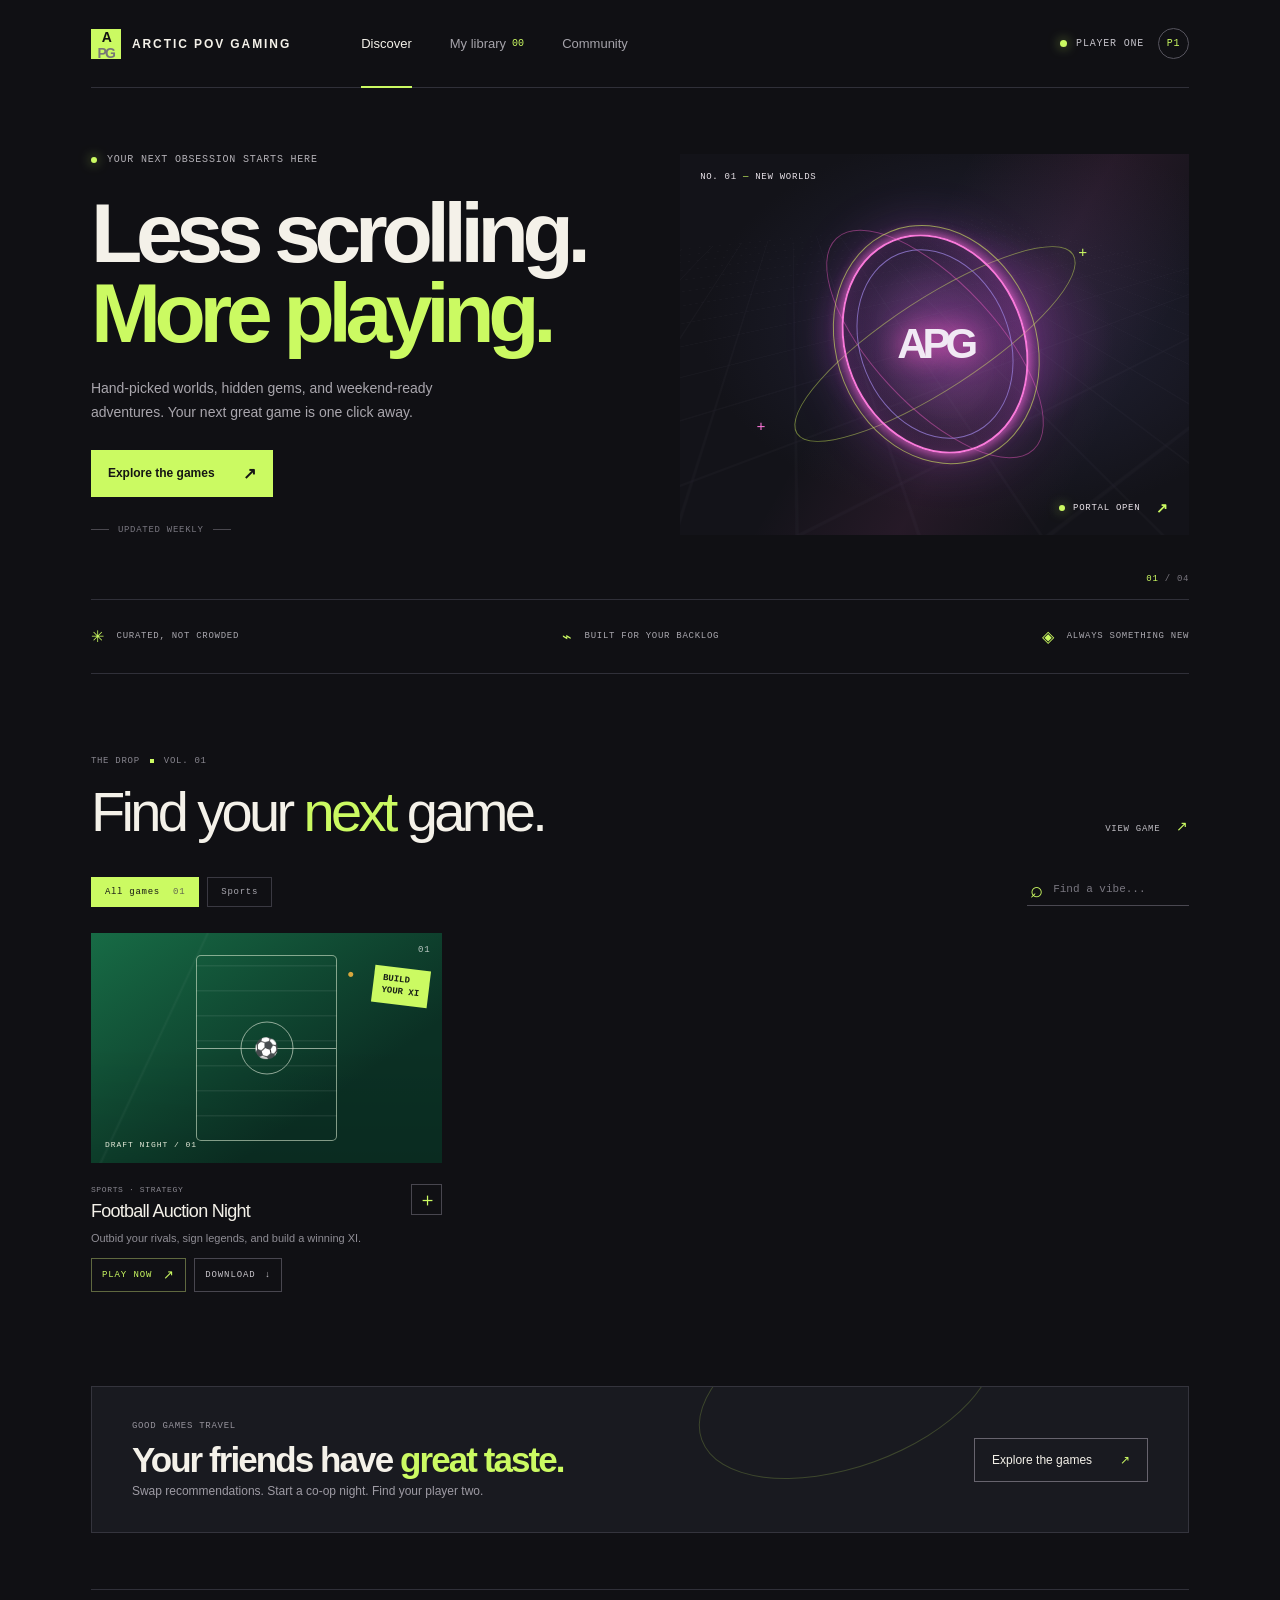
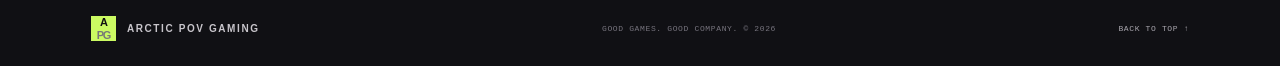
==== commit b310c0a2: "Keep Football Auction Night as the only listed game" ====
--- a/index.html
+++ b/index.html
@@ -61,21 +61,13 @@
       </section>
 
       <section class="discover-section" id="discover">
-        <div class="section-heading"><div><div class="eyebrow section-eyebrow">THE DROP <span class="tiny-square"></span> VOL. 08</div><h2>Find your <em>next</em> game.</h2></div><a href="#games" class="text-link">VIEW ALL GAMES <span>↗</span></a></div>
+        <div class="section-heading"><div><div class="eyebrow section-eyebrow">THE DROP <span class="tiny-square"></span> VOL. 01</div><h2>Find your <em>next</em> game.</h2></div><a href="#games" class="text-link">VIEW GAME <span>↗</span></a></div>
         <div class="filters" role="group" aria-label="Filter games by genre">
-          <button class="filter-chip selected" data-filter="all">All games <span>07</span></button><button class="filter-chip" data-filter="action">Action</button><button class="filter-chip" data-filter="adventure">Adventure</button><button class="filter-chip" data-filter="puzzle">Puzzle</button><button class="filter-chip" data-filter="cozy">Cozy</button><button class="filter-chip" data-filter="sports">Sports</button>
+          <button class="filter-chip selected" data-filter="all">All games <span>01</span></button><button class="filter-chip" data-filter="sports">Sports</button>
           <label class="search-wrap"><span>⌕</span><input id="game-search" type="search" placeholder="Find a vibe..." aria-label="Search games"></label>
         </div>
         <div class="game-grid" id="games">
-          <article class="game-card game-featured" data-genre="adventure action" data-title="Afterlight">
-            <div class="game-art art-afterlight"><div class="art-sun"></div><div class="art-mountain"></div><span class="art-tag">ARCTIC POV PICK</span><span class="art-number">01</span></div><div class="game-info"><div><span class="genre">ADVENTURE · 8–12 HRS</span><h3>Afterlight</h3></div><button class="save-button" aria-label="Save Afterlight to library" aria-pressed="false">＋</button></div><p class="game-blurb">Chase the last sunset across a world that forgot the dawn.</p>
-          </article>
-          <article class="game-card" data-genre="action" data-title="Neon Drift"><div class="game-art art-drift"><div class="drift-ring"></div><span class="art-number">02</span><span class="vertical-word">FULL THROTTLE</span></div><div class="game-info"><div><span class="genre">ACTION · 4–6 HRS</span><h3>Neon Drift</h3></div><button class="save-button" aria-label="Save Neon Drift to library" aria-pressed="false">＋</button></div><p class="game-blurb">One bike. One city. Zero brakes.</p></article>
-          <article class="game-card" data-genre="puzzle adventure" data-title="Little Elsewhere"><div class="game-art art-elsewhere"><div class="elsewhere-shape"></div><span class="art-number">03</span><span class="art-caption">A PLACE<br>BETWEEN</span></div><div class="game-info"><div><span class="genre">PUZZLE · 3–5 HRS</span><h3>Little Elsewhere</h3></div><button class="save-button" aria-label="Save Little Elsewhere to library" aria-pressed="false">＋</button></div><p class="game-blurb">A pocket-sized mystery with room to get lost.</p></article>
-          <article class="game-card" data-genre="cozy adventure" data-title="Moss & Moon"><div class="game-art art-moss"><div class="moss-moon"></div><span class="art-number">04</span><span class="moss-stars">✦ · ✧ · ✦</span></div><div class="game-info"><div><span class="genre">COZY · 6–9 HRS</span><h3>Moss &amp; Moon</h3></div><button class="save-button" aria-label="Save Moss & Moon to library" aria-pressed="false">＋</button></div><p class="game-blurb">Tend a little garden at the edge of the universe.</p></article>
-          <article class="game-card" data-genre="action adventure" data-title="Static Bloom"><div class="game-art art-static"><div class="static-slice"></div><span class="art-number">05</span><span class="static-type">SIGNAL<br>FOUND_</span></div><div class="game-info"><div><span class="genre">ACTION · 10–14 HRS</span><h3>Static Bloom</h3></div><button class="save-button" aria-label="Save Static Bloom to library" aria-pressed="false">＋</button></div><p class="game-blurb">Tune into the strange frequencies beneath the city.</p></article>
-          <article class="game-card" data-genre="puzzle cozy" data-title="Pocket Circuit"><div class="game-art art-circuit"><div class="circuit-path"></div><span class="art-number">06</span><span class="circuit-word">TAKE<br>THE<br>SCENIC<br>ROUTE</span></div><div class="game-info"><div><span class="genre">PUZZLE · 2–4 HRS</span><h3>Pocket Circuit</h3></div><button class="save-button" aria-label="Save Pocket Circuit to library" aria-pressed="false">＋</button></div><p class="game-blurb">Tiny trains, tricky tracks, and a very big map.</p></article>
-          <article class="game-card" data-genre="sports strategy" data-title="Football Auction Night"><div class="game-art art-auction"><div class="auction-pitch"><span class="pitch-circle"></span><span class="pitch-ball">⚽</span></div><span class="art-number">07</span><span class="auction-stamp">BUILD<br>YOUR XI</span><span class="auction-label">DRAFT NIGHT / 01</span></div><div class="game-info"><div><span class="genre">SPORTS · STRATEGY</span><h3>Football Auction Night</h3></div><button class="save-button" aria-label="Save Football Auction Night to library" aria-pressed="false">＋</button></div><p class="game-blurb">Outbid your rivals, sign legends, and build a winning XI.</p><div class="game-actions"><a class="play-link" href="football-auction-night.html">PLAY NOW <span>↗</span></a><a class="download-link" href="football-auction-night.html" download="Football-Auction-Night.html">DOWNLOAD <span>↓</span></a></div></article>
+          <article class="game-card" data-genre="sports strategy" data-title="Football Auction Night"><div class="game-art art-auction"><div class="auction-pitch"><span class="pitch-circle"></span><span class="pitch-ball">⚽</span></div><span class="art-number">01</span><span class="auction-stamp">BUILD<br>YOUR XI</span><span class="auction-label">DRAFT NIGHT / 01</span></div><div class="game-info"><div><span class="genre">SPORTS · STRATEGY</span><h3>Football Auction Night</h3></div><button class="save-button" aria-label="Add Football Auction Night to my library" aria-pressed="false">＋</button></div><p class="game-blurb">Outbid your rivals, sign legends, and build a winning XI.</p><div class="game-actions"><a class="play-link" href="football-auction-night.html">PLAY NOW <span>↗</span></a><a class="download-link" href="football-auction-night.html" download="Football-Auction-Night.html">DOWNLOAD <span>↓</span></a></div></article>
         </div>
         <p class="empty-state" id="empty-state" hidden>No games match that search. Try another genre or title.</p>
       </section>
